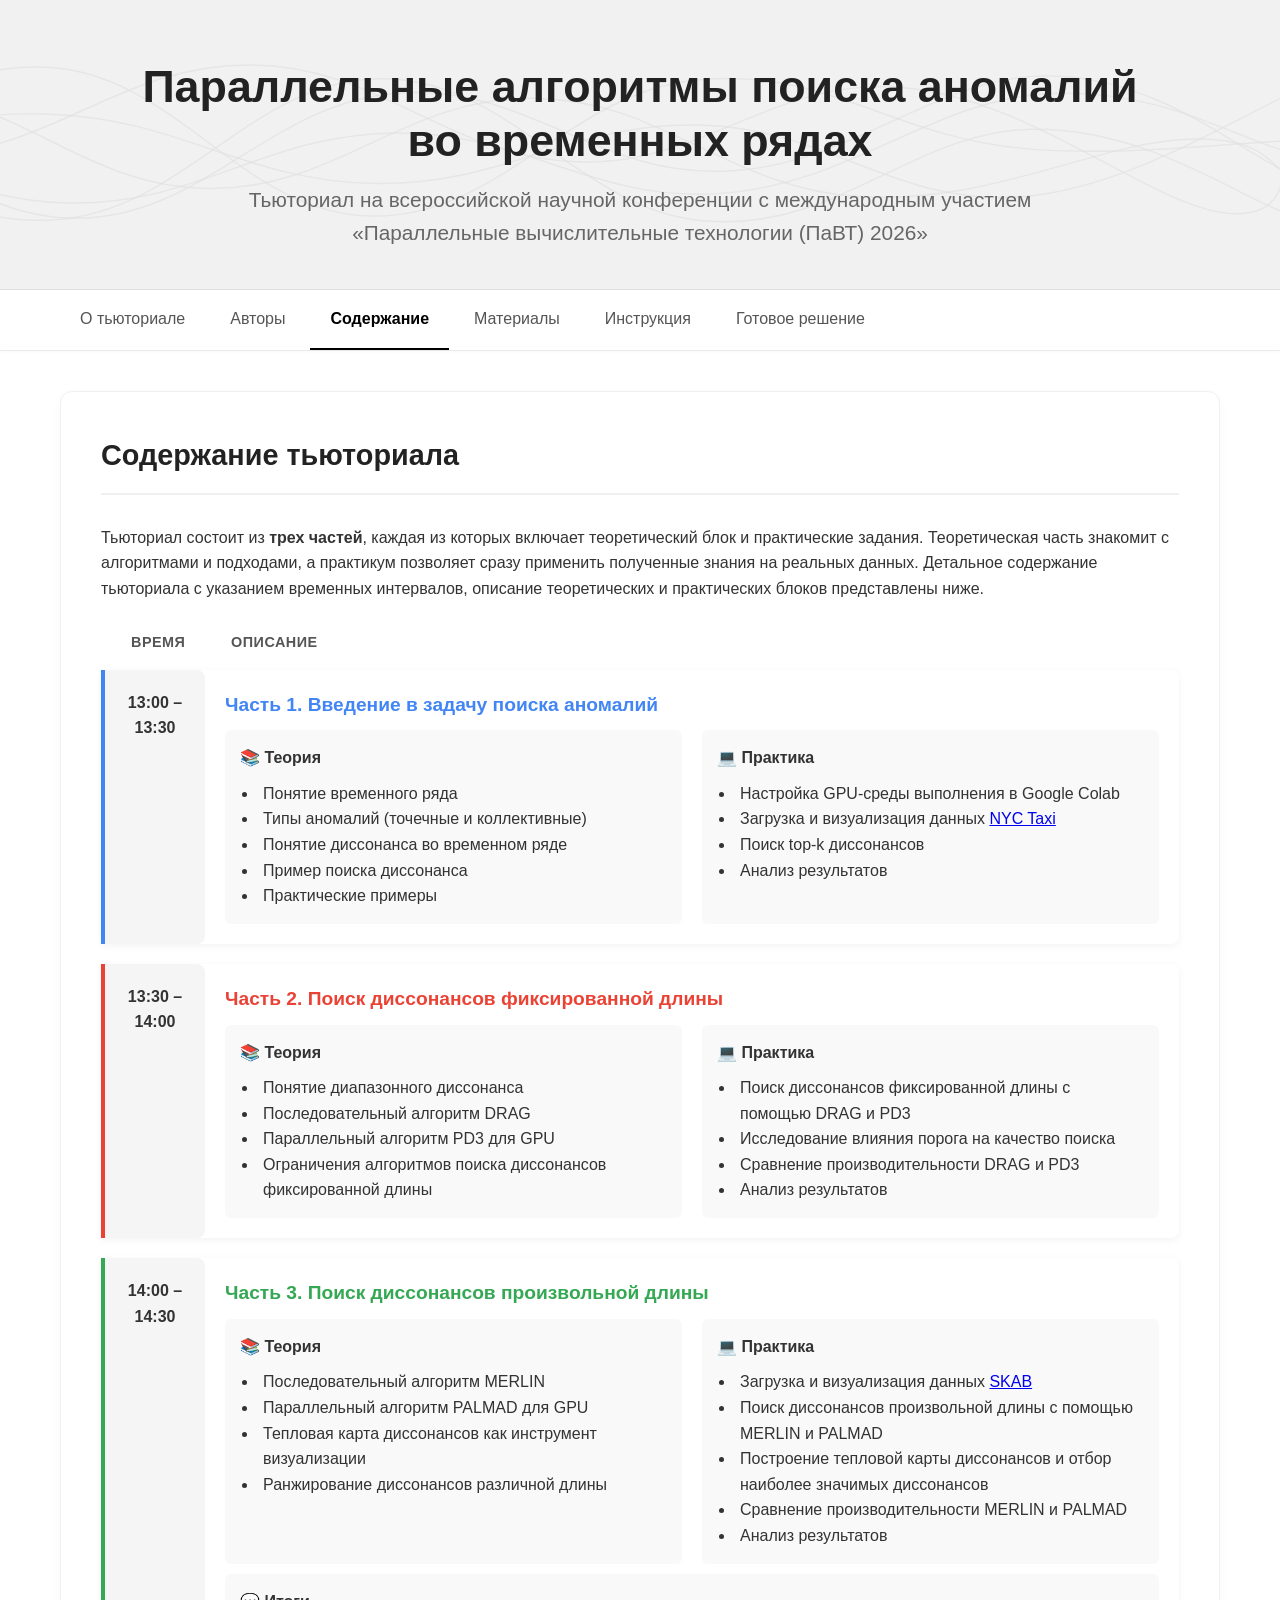
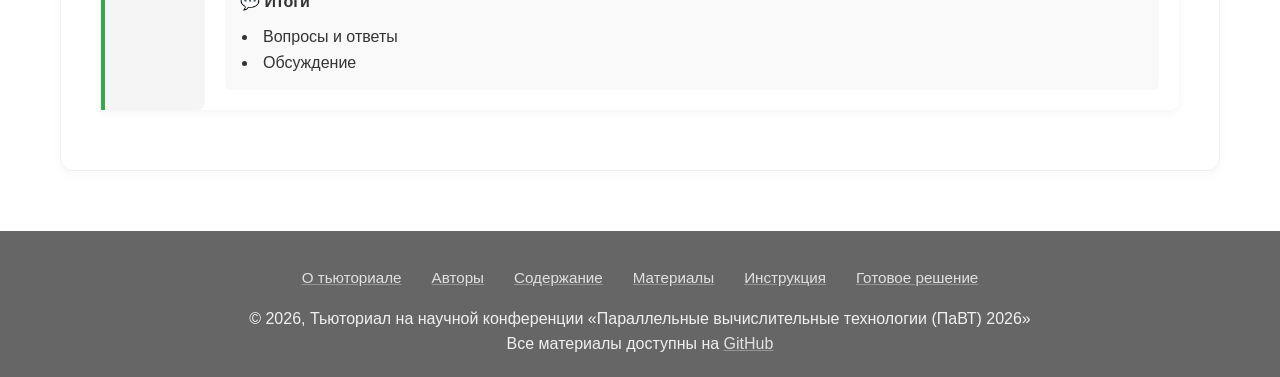
==== docs/content.html @ fab556d8 "Мелкие правки" ====
<!DOCTYPE html>
<html lang="ru">
<head>
    <meta charset="UTF-8">
    <meta name="viewport" content="width=device-width, initial-scale=0.8">
    <title>Содержание | Поиск аномалий во временных рядах | ПаВТ-2026</title>
    <link rel="stylesheet" href="css/style.css">
</head>
<body>

    <!-- Шапка -->
    <header class="header">
        <div class="header-content">
            <div class="header-text">
            <h1>Параллельные алгоритмы поиска аномалий во&nbsp;временных рядах</h1>
            <div class="subtitle" style="font-size: 1.3em; color: #666;">
                Тьюториал на <a href="https://xn--80ae1bo.xn--p1ai/2026/" style="color: #666; text-decoration: none;">всероссийской научной конференции с международным участием <br> «Параллельные вычислительные технологии (ПаВТ) 2026»</a>
            </div>    
        </div>
    </header>

    <!-- Навигация -->
    <div class="nav-wrapper">
        <nav class="nav-menu">
            <a href="index.html" class="nav-item">О тьюториале</a>
                <a href="speakers.html" class="nav-item">Авторы</a>
                <a href="content.html" class="nav-item active">Содержание</a>
                <a href="materials.html" class="nav-item">Материалы</a>
                <a href="instruction.html" class="nav-item">Инструкция</a>
                <a href="solution.html" class="nav-item">Готовое решение</a>
            </nav>
        </nav>
    </div>

    <main class="main-content">
        <div class="content">
            <h1 class="page-title">Содержание тьюториала</h1>

            <p style="margin-bottom: 20px;">Тьюториал состоит из <strong>трех частей</strong>, каждая из которых включает теоретический блок и практические задания. 
                Теоретическая часть знакомит с алгоритмами и подходами, а практикум позволяет сразу применить полученные знания на реальных данных. Детальное содержание тьюториала с указанием временных интервалов, описание теоретических и практических блоков представлены ниже.</p>

            <!-- Заголовки колонок -->
            <div class="columns-header">
                <div class="col-time">ВРЕМЯ</div>
                <div class="col-content">ОПИСАНИЕ</div>
            </div>
        
            <!-- Часть 1 -->
            <div class="timeline-item part1">
                <div class="timeline-time">13:00 – 13:30</div>
                <div class="timeline-content">
                    <div class="timeline-title" style="color: #4285f4;">Часть 1. Введение в задачу поиска аномалий</div>
                    <div class="split-content">
                        <div class="theory-block">
                            <h4>📚 Теория</h4>
                            <ul style="margin:0; padding-left:18px;">
                                <li>Понятие временного ряда</li>
                                <li>Типы аномалий (точечные и коллективные)</li>
                                <li>Понятие диссонанса во временном ряде</li>
                                <li>Пример поиска диссонанса</li>
                                <li>Практические примеры</li>
                            </ul>
                        </div>
                        <div class="practice-block">
                            <h4>💻 Практика</h4>
                            <ul style="margin:0; padding-left:18px;">
                                <li>Настройка GPU-среды выполнения в Google Colab</li>
                                <li>Загрузка и визуализация данных <a href="https://doi.org/10.1109/ICMLA.2015.141">NYC Taxi</a></li>
                                <li>Поиск top-k диссонансов</li>
                                <li>Анализ результатов</li>
                            </ul>
                        </div>
                    </div>
                </div>
            </div>
        
            <!-- Часть 2 -->
            <div class="timeline-item part2">
                <div class="timeline-time">13:30 – 14:00</div>
                <div class="timeline-content">
                    <div class="timeline-title" style="color: #ea4335;">Часть 2. Поиск диссонансов фиксированной длины</div>
                    <div class="split-content">
                        <div class="theory-block">
                            <h4>📚 Теория</h4>
                            <ul style="margin:0; padding-left:18px;">
                                <li>Понятие диапазонного диссонанса</li>
                                <li>Последовательный алгоритм DRAG</li>
                                <li>Параллельный алгоритм PD3 для GPU</li>
                                <li>Ограничения алгоритмов поиска диссонансов фиксированной длины</li>
                            </ul>
                        </div>
                        <div class="practice-block">
                            <h4>💻 Практика</h4>
                            <ul style="margin:0; padding-left:18px;">
                                <li>Поиск диссонансов фиксированной длины с помощью DRAG и PD3</li>
                                <li>Исследование влияния порога на качество поиска</li>
                                <li>Сравнение производительности DRAG и PD3</li>
                                <li>Анализ результатов</li>
                            </ul>
                        </div>
                    </div>
                </div>
            </div>

            <!-- Часть 3 -->
            <div class="timeline-item part3">
                <div class="timeline-time">14:00 – 14:30</div>
                <div class="timeline-content">
                    <div class="timeline-title" style="color: #34a853;">Часть 3. Поиск диссонансов произвольной длины</div>
                    <div class="split-content">
                        <div class="theory-block">
                            <h4>📚 Теория</h4>
                            <ul style="margin:0; padding-left:18px;">
                                <li>Последовательный алгоритм MERLIN</li>
                                <li>Параллельный алгоритм PALMAD для GPU</li>
                                <li>Тепловая карта диссонансов как инструмент визуализации</li>
                                <li>Ранжирование диссонансов различной длины</li>
                            </ul>
                        </div>
                        <div class="practice-block">
                            <h4>💻 Практика</h4>
                            <ul style="margin:0; padding-left:18px;">
                                <li>Загрузка и визуализация данных <a href="https://github.com/waico/SKAB">SKAB</a></li>
                                <li>Поиск диссонансов произвольной длины с помощью MERLIN и PALMAD</li>
                                <li>Построение тепловой карты диссонансов и отбор наиболее значимых диссонансов</li>
                                <li>Сравнение производительности MERLIN и PALMAD</li>
                                <li>Анализ результатов</li>
                            </ul>
                        </div>
                    </div>

                    <div class="theory-block" style="margin-top: 10px;">
                        <h4>💬 Итоги</h4>  
                        <ul style="margin:0; padding-left:18px;">
                            <li>Вопросы и ответы</li>
                            <li>Обсуждение</li>
                        </ul>
                    </div>
                </div>
            </div>
            
        </div>
    </main>

    <footer class="footer">
        <div class="footer-content">
            <div class="footer-links">
                <a href="index.html">О тьюториале</a>
                <a href="speakers.html">Авторы</a>
                <a href="content.html">Содержание</a>
                <a href="materials.html">Материалы</a>
                <a href="instruction.html">Инструкция</a>
                <a href="solution.html">Готовое решение</a>
            </div>
            <p>© 2026, Тьюториал на научной конференции «Параллельные вычислительные технологии (ПаВТ) 2026»</p>
            <p>Все материалы доступны на <a href="https://github.com/username/pavt-tutorial-2026">GitHub</a></p>
        </div>
    </footer>
    
    <script src="./js/script.js"></script>
</body>
</html>
---- docs/css/style.css ----
/* ========== ОСНОВНЫЕ СТИЛИ ========== */
* {
    margin: 0;
    padding: 0;
    box-sizing: border-box;
}

body {
    font-family: -apple-system, BlinkMacSystemFont, 'Segoe UI', Roboto, Oxygen, Ubuntu, Cantarell, sans-serif;
    line-height: 1.6;
    color: #333;
    background: #ffffff;
}

li {
    padding-left: 5px;
}

/* ========== ШАПКА ========== */
.header {
    background: #f1f1f1;  /* Светло-серая шапка */
    color: #333;
    padding: 60px 0 40px 0;
    width: 100%;
    position: relative;
    overflow: hidden;
    border-bottom: 1px solid #e0e0e0;
    text-align: center;
}

.header::before {
    content: '';
    position: absolute;
    top: 0;
    left: 0;
    right: 0;
    bottom: 0;
    background-image: url('../img/background.svg');
    background-size: cover;
    background-position: center;
    opacity: 0.08;
    pointer-events: none;
}

.header-content {
    max-width: 1200px;
    margin: 0 auto;
    padding: 0 20px;
    position: relative;
    z-index: 2;
    display: flex;
    align-items: center;
    gap: 30px;
    flex-wrap: wrap;
    text-align: center;
    flex-direction: column;
}

.conference-logo {
    flex: 0 0 80px;
    height: 80px;
    background: white;
    border-radius: 12px;
    display: flex;
    align-items: center;
    justify-content: center;
    box-shadow: 0 4px 10px rgba(0,0,0,0.05);
    border: 1px solid #e0e0e0;
}

.conference-logo img {
    max-width: 60px;
    max-height: 60px;
}

.conference-logo-placeholder {
    width: 80px;
    height: 80px;
    background: white;
    border-radius: 12px;
    display: flex;
    align-items: center;
    justify-content: center;
    font-weight: bold;
    font-size: 1.1em;
    color: #666;
    border: 1px solid #ddd;
}

.header-text {
    /*flex: 1;*/
    width: 100%;
    text-align: center;
}

.header h1 {
    font-size: 2.8em;
    font-weight: 600;
    margin-bottom: 15px;
    line-height: 1.2;
    color: #222;
}

.header .subtitle {
    font-size: 1.3em;
    color: #666;
    /*margin-bottom: 20px;*/
    font-weight: 300;
}

.conference-badge {
    display: inline-block;
    background: white;
    color: #333;
    padding: 6px 16px;
    border-radius: 30px;
    font-size: 1em;
    margin-bottom: 15px;
    border: 1px solid #ddd;
    box-shadow: 0 2px 4px rgba(0,0,0,0.02);
}

.meta-info {
    display: flex;
    gap: 15px;
    flex-wrap: wrap;
}

.meta-item {
    display: flex;
    align-items: center;
    gap: 6px;
    background: white;
    padding: 6px 14px;
    border-radius: 30px;
    font-size: 0.9em;
    color: #555;
    border: 1px solid #e0e0e0;
    box-shadow: 0 2px 4px rgba(0,0,0,0.02);
}

/* ========== НАВИГАЦИЯ ========== */
.nav-wrapper {
    background: white;
    border-bottom: 1px solid #eaeaea;
    width: 100%;
    box-shadow: 0 2px 4px rgba(0,0,0,0.02);
}

.nav-menu {
    max-width: 1200px;
    margin: 0 auto;
    display: flex;
    gap: 5px;
    padding: 0 20px;
    flex-wrap: wrap;
}

.nav-item {
    padding: 16px 20px;
    color: #555;
    text-decoration: none;
    font-weight: 500;
    font-size: 1em;
    transition: all 0.2s;
    border-bottom: 2px solid transparent;
}

.nav-item:hover {
    color: #000;
    border-bottom-color: #000;
}

.nav-item.active {
    color: #000;
    border-bottom-color: #000;
    font-weight: 600;
}

/* ========== ОСНОВНОЙ КОНТЕНТ ========== */
.main-content {
    max-width: 1200px;
    margin: 40px auto;
    padding: 0 20px;
}

.content {
    background: white;
    border-radius: 12px;
    padding: 40px;
    box-shadow: 0 4px 12px rgba(0,0,0,0.03);
    border: 1px solid #f0f0f0;
}

.content h1 {
    font-size: 2.2em;
    color: #222;
    margin-bottom: 30px;
    padding-bottom: 15px;
    border-bottom: 2px solid #f0f0f0;
    font-weight: 600;
}

.content h2 {
    font-size: 1.3em;
    color: #333;
    margin: 15px 0 15px;
    font-weight: 500;
}

.content h3 {
    font-size: 1.1em;
    color: #444;
    margin: 0px 0 15px;
    font-weight: 500;
}

 .page-title {
    font-size: 1.8em!important;
 }


/* ========== ГАЛЕРЕЯ ИЗОБРАЖЕНИЙ ========== */
.image-gallery {
    display: grid;
    grid-template-columns: repeat(auto-fit, minmax(300px, 1fr));
    gap: 25px;
    margin: 30px 0;
}

.gallery-item {
    /*background: #f9f9f9;
    border-radius: 8px;*/
    /*padding: 20px;*/
    /*border: 1px solid #eee;*/
    transition: all 0.2s;
}


.gallery-item img {
    width: 100%;
    height: auto;
    /*border-radius: 6px;*/
    /*margin-bottom: 15px;*/
    /*border: 1px solid #eee;*/
}

.gallery-caption {
    font-size: 0.95em;
    color: #666;
    text-align: center;
}

.gallery-caption strong {
    color: #333;
}

/* ========== СЕТКИ ========== */
.grid-2 {
    display: grid;
    grid-template-columns: repeat(auto-fit, minmax(300px, 1fr));
    gap: 25px;
    margin: 20px 0;
}

.grid-3 {
    display: grid;
    grid-template-columns: repeat(auto-fit, minmax(250px, 1fr));
    gap: 25px;
    margin: 20px 0;
}

/* ========== КНОПКИ ========== */
.btn {
    display: inline-block;
    padding: 5px 20px;
    border-radius: 6px;
    text-decoration: none;
    font-weight: 500;
    transition: all 0.2s;
    border: 1px solid transparent;
    cursor: pointer;
    font-size: 0.95em;
}

.btn-primary {
    background: #0066cc;
    color: white;
}

.btn-outline {
    background: transparent;
    border: 1px solid #333;
    color: #333;
}

.btn-open {
    background: #FFE0B2; 
    color: black; 
    border: 1px solid #ffe0b2;
}


/* ========== ТАБЛИЦА ПРОГРАММЫ ========== */
.columns-header {
    display: flex;
    margin: 30px 0 15px;
    padding: 0 10px;
    font-weight: 600;
    color: #555;
    text-transform: uppercase;
    font-size: 0.9em;
    letter-spacing: 0.5px;
}

.col-time {
    flex: 0 0 100px;
    padding-left: 20px;
}

.col-content {
    flex: 1;
    padding-left: 20px;
}
.timeline-container {
    margin: 30px 0;
}

.timeline-item {
    display: flex;
    margin-bottom: 20px;
    /*border-left: 4px solid #333;*/
    background: white;
    border-radius: 0 8px 8px 0;
    box-shadow: 0 2px 8px rgba(0,0,0,0.05);
    transition: all 0.2s;
}

.timeline-item.part1 {
    border-left: 4px solid #4285f4;
}

.timeline-item.part2 {
    border-left: 4px solid #ea4335;
}
    
.timeline-item.part3 {
    border-left: 4px solid #34a853;
}
    

.timeline-time {
    flex: 0 0 100px;
    padding: 20px;
    background: #f5f5f5;
    font-weight: 600;
    color: #333;
    text-align: center;
    border-radius: 0 8px 8px 0;
}

.timeline-content {
    flex: 1;
    padding: 20px;
}

.timeline-title {
    font-size: 1.2em;
    font-weight: 600;
    color: #333;
    margin-bottom: 5px;
}

.timeline-subtitle {
    color: #666;
    font-size: 0.9em;
    margin-bottom: 15px;
}

.split-content {
    display: grid;
    grid-template-columns: 1fr 1fr;
    gap: 20px;
    margin-top: 10px;
}

.theory-block, .practice-block {
    background: #f9f9f9;
    padding: 15px;
    border-radius: 6px;
}

.theory-block h4, .practice-block h4 {
    margin: 0 0 10px 0;
    color: #333;
    font-size: 1em;
    display: flex;
    align-items: center;
    gap: 5px;
}

.break-item {
    background: #f5f5f5;
    padding: 15px 20px;
    border-radius: 8px;
    margin: 20px 0;
    text-align: center;
    font-style: italic;
    color: #666;
    border: 1px dashed #ccc;
}

/* ========== КАРТОЧКИ СПИКЕРОВ ========== */
.speaker-row {
    display: flex;
    gap: 40px;
    margin-bottom: 40px;
    padding: 30px;
    /*background: #f9f9f9;
    border-radius: 8px;
    border: 1px solid #eee;*/
    transition: all 0.2s;
}

.speaker-photo {
    flex: 0 0 160px;
}

.speaker-photo-placeholder {
    width: 160px;
    height: 160px;
    border-radius: 8px;
    background: #eaeaea;
    display: flex;
    align-items: center;
    justify-content: center;
    font-size: 3em;
    color: #666;
    font-weight: 300;
    border: 2px solid white;
    box-shadow: 0 4px 10px rgba(0,0,0,0.05);
}

.speaker-info {
    flex: 1;
}

.speaker-name {
    font-size: 1.5em;
    font-weight: 600;
    color: #222;
    margin-bottom: 8px;
}

.speaker-title {
    font-size: 1.1em;
    color: #444;
    margin-bottom: 5px;
}

.speaker-affiliation {
    font-size: 1em;
    color: #666;
    margin-bottom: 20px;
    padding-bottom: 15px;
    border-bottom: 1px solid #eee;
}

.speaker-bio {
    color: #555;
    line-height: 1.8;
    margin-bottom: 20px;
}

.speaker-links {
    display: flex;
    gap: 20px;
    flex-wrap: wrap;
}

.speaker-links a {
    color: #333;
    text-decoration: none;
    font-size: 0.95em;
    padding: 4px 0;
    border-bottom: 1px solid transparent;
}

.speaker-links a:hover {
    border-bottom-color: #333;
}

/* ========== МАТЕРИАЛЫ ========== */

/* ========== ВВОДНЫЕ СЛОВА ========== */
.intro {
    margin-bottom: 32px;
}

.intro p {
    color: #444;
    font-size: 1.05em;
}


.btn {
    display: flex;
    align-items: center;
    gap: 12px;
    /*padding: 16px 20px;*/
    border-radius: 8px;
    text-decoration: none;
    transition: all 0.2s;
    border: 1px solid transparent;
}

.intro-text {
    color: #444;
    font-size: 1.05em;
    margin-bottom: 20px;
}


/* Раскрывающиеся элементы */
.workflow-details {
    border: 1px solid #eaeaea;
    border-radius: 8px;
    background: white;
    margin-bottom: 12px;
}

.workflow-details summary {
    padding: 16px 20px;
    cursor: pointer;
    font-weight: 600;
    display: flex;
    align-items: center;
    gap: 12px;
    list-style: none;
}

.workflow-details summary::-webkit-details-marker {
    display: none;
}

.workflow-details[open] .summary-arrow {
    transform: rotate(180deg);
}

.details-content {
    padding: 20px;
    border-top: 1px solid #eaeaea;
}

.details-content ol {
    color: #444;
    margin-left: 20px;
    margin-bottom: 12px;
}

.details-content li {
    margin-bottom: 4px;
}

/* Варианты работы */
.workflow-option {
    background: white;
    border: 1px solid #eaeaea;
    border-radius: 8px;
    padding: 20px;
    margin-bottom: 20px;
}

.workflow-option:last-child {
    margin-bottom: 0;
}

.workflow-title {
    font-weight: 600;
    margin-bottom: 8px;
}

.workflow-desc {
    color: #666;
    margin-bottom: 12px;
}

details {
    margin-top: 12px;
}

details summary {
    cursor: pointer;
    /*color: #0066cc;*/
    font-size: 0.9em;
    display: flex;
    align-items: center;
    gap: 4px;
    list-style: none;
}

details summary::-webkit-details-marker {
    display: none;
}

.details-content {
    padding: 16px 0 0 0;
}

.details-content p {
    margin-bottom: 12px;
}

.step {
    margin-bottom: 20px;
}

.step-number {
    /*font-weight: 600;*/
    color: #1a1a1a;
    margin-bottom: 8px;
}

.step-desc {
    color: #666;
    margin-bottom: 8px;
    font-size: 0.95em;
}

pre {
    background: #f5f5f5;
    padding: 12px;
    border-radius: 6px;
    font-size: 0.85em;
    overflow-x: auto;
    margin: 12px 0;
}

code {
    font-family: 'SF Mono', monospace;
    background: #f5f5f5;
    padding: 2px 6px;
    border-radius: 4px;
    font-size: 0.9em;
}       

.btn-colab {
    display: inline-flex;
    align-items: center;
    gap: 8px;
    background: #f9ab00;
    color: #1a202c;
    padding: 10px 20px;
    border-radius: 6px;
    text-decoration: none;
    font-weight: 500;
    border: 1px solid #ecc94b;
}


/* Доступ к материалам */
.access-section {
    margin: 24px 0 24px;
}

.access-card {
    background: white;
    border: 1px solid #eaeaea;
    border-radius: 8px;
    padding: 10px 24px;
    margin-bottom: 16px;
    display: flex;
    align-items: center;
    justify-content: space-between;
    flex-wrap: wrap;
    gap: 16px;
}
    
.access-card-content {
    display: flex;
    align-items: center;
    gap: 16px;
    flex-wrap: wrap;
}

.access-card-icon {
    font-size: 1.6em;
    flex-shrink: 0;
}

.access-card-icon svg {
    width: 26px;
    height: 26px;
    display: block;
}

.access-card-text {
    flex: 1;
}

.access-card-title {
    font-weight: 600;
    margin-bottom: 4px;
}

.access-card-desc {
    color: #666;
    font-size: 0.9em;
}

.btn-github {
    background: #24292e;
    color: white;
    padding: 8px 16px;
    border-radius: 6px;
    text-decoration: none;
    font-size: 0.9em;
    font-weight: 500;
    display: inline-flex;
    align-items: center;
    gap: 8px;
    flex-shrink: 0;
    transition: background 0.2s;
}

.btn-github:hover {
    background: #000;
}

.btn-download {
    background: #0066cc;
    color: white;
    padding: 8px 16px;
    border-radius: 6px;
    text-decoration: none;
    font-size: 0.9em;
    min-width: 100px;
    text-align: center;
    display: inline-block;
    flex-shrink: 0;
    transition: background 0.2s;
}

.btn-download:hover {
    background: #0052a3;
}

.download-group {
    background: white;
    border: 1px solid #eaeaea;
    border-radius: 8px;
    padding: 15px 24px;
}

.download-group-header {
    font-weight: 600;
    margin-bottom: 16px;
    padding-bottom: 12px;
    border-bottom: 1px solid #eaeaea;
}

.download-item {
    display: flex;
    align-items: center;
    justify-content: space-between;
    flex-wrap: wrap;
    gap: 16px;
    margin-bottom: 16px;
    padding-bottom: 16px;
    border-bottom: 1px solid #f0f0f0;
}

.download-item:last-child {
    margin-bottom: 0;
    padding-bottom: 0;
    border-bottom: none;
}

.download-item-content {
    display: flex;
    align-items: center;
    gap: 16px;
    flex-wrap: wrap;
    flex: 1;
    }

.code-block {
    position: relative;
    background: #f5f5f5;
    border-radius: 6px;
    margin: 12px 0;
}

.code-block pre {
    background: #f5f5f5;
    padding: 12px;
    margin: 0;
    border-radius: 6px;
    font-size: 0.85em;
    overflow-x: auto;
    font-family: 'SF Mono', 'Courier New', monospace;
}

.copy-btn {
    position: absolute;
    top: 8px;
    right: 8px;
    background: #f5f5f5;
    border: none;
    border-radius: 12px;
    padding: 10px 10px;
    font-size: 0.75em;
    cursor: pointer;
    color: #61666b;
    transition: all 0.2s;
    font-weight: 500;
    display: flex;
    align-items: center;
    gap: 4px;
}

.copy-btn svg {
    width: 14px;
    height: 14px;
}

.copy-btn:hover {
    background: #EBEBEB;
}
    
.copy-btn.copied {
    background: #28a745 !important;
    color: white !important;
}

.copy-btn.copied svg {
    display: none;

}


/* ========== ГОТОВОЕ РЕШЕНИЕ ========== */

.info-block {

    padding: 24px;
    margin-bottom: 32px;
    /*display: flex;*/
    gap: 16px;


    background: white;
    border: 1px solid #eaeaea;
    border-radius: 8px;
}


.task-selector {
    display: flex;
    gap: 8px;
    margin: 30px 0;
    flex-wrap: wrap;
}

.task-button {
    padding: 10px 20px;
    border: 1px solid #eee;
    background: white;
    border-radius: 6px;
    cursor: pointer;
    font-weight: 500;
    color: #555;
    transition: all 0.2s;
}

.task-button:hover {
    border-color: #999;
    color: #333;
}

.task-button.active {
    background: #333;
    color: white;
    border-color: #333;
}

.iframe-container {
    border: 1px solid #eee;
    border-radius: 8px;
    overflow: hidden;
    margin: 30px 0;
}

iframe {
    width: 100%;
    height: 800px;
    border: none;
    display: block;
}

.tasks-accordion {
    margin: 15px 0;
}

.task-block {
    background: white;
    /*border: 1px solid #eaeaea;
    border-radius: 8px;*/
    margin-bottom: 12px;
    overflow: hidden;
}

.task-block[open] {
    box-shadow: 0 2px 8px rgba(0,0,0,0.05);
}

.block-header {
    padding: 10px 20px;
    cursor: pointer;
    display: flex;
    justify-content: space-between;
    align-items: center;
    font-weight: 500;
    /*background: #f9f9f9;*/
    list-style: none;
    border-bottom: 1px solid #eaeaea;
}

.block-header::-webkit-details-marker {
    display: none;
}

.task-count {
    background: #EBEBEB;
    padding: 2px 10px;
    border-radius: 10px;
    font-size: 0.75em;
    font-weight: normal;
    color: #555;
}

.block-buttons {
    padding: 10px 20px;
    display: flex;
    flex-wrap: wrap;
    gap: 10px;
}

.task-btn {
    /*background: #f5f5f5;
    border: 1px solid #eaeaea;
    border-radius: 12px;*/
    background: white;
    border: none;
    padding: 8px 0px;
    cursor: pointer;
    font-size: 0.9em;
    transition: all 0.2s;
    display: inline-flex;
    align-items: center;
    gap: 8px;
}

.task-num {
    background: #e0e0e0;
    border-radius: 5px;
    padding: 2px 8px;
    font-size: 0.7em;
    font-weight: 600;
}

.task-btn:hover {
    /*background: #e8f0fe;
    border-color: #0066cc;*/
    /*border-bottom: 1px solid black; */
    /*transform: translateY(-1px);*/
}

.task-btn.active {
    background: #0066cc;
    border-color: #0066cc;
    color: white;
}

.task-btn.active .task-num {
    background: white;
    color: #0066cc;
}


.instruction {
    background: #e8f0fe;
    padding: 20px 24px;
    border-radius: 12px;
    margin-bottom: 32px;
    border-left: 4px solid #0066cc;
}
.instruction p {
    margin-bottom: 12px;
    color: #1a1a1a;
}
.instruction p:last-child {
    margin-bottom: 0;
}
.instruction ul {
    margin: 8px 0 0 20px;
    color: #1a1a1a;
}
.instruction li {
    margin-bottom: 6px;
}

 /* Карточки выбора */
.cards {
    display: flex;
    gap: 20px;
    margin: 24px 0 24px;
    flex-wrap: wrap;
}
.card {
    flex: 1;
    background: #ffffff;
    border: 1px solid #eaeaea;
    border-radius: 20px;
    padding: 24px;
    transition: all 0.2s;
}
/*.card:hover {
    border-color: #0066cc;
    box-shadow: 0 8px 20px rgba(0,0,0,0.05);
}*/
.card-icon {
    font-size: 2em;
    margin-bottom: 12px;
}
.card-title {
    font-weight: 700;
    font-size: 1.2em;
    margin-bottom: 8px;
}
.card-badge {
    background: #e8f0fe;
    color: #0066cc;
    font-size: 0.7em;
    font-weight: 600;
    padding: 2px 10px;
    border-radius: 20px;
    margin-left: 8px;
    white-space: nowrap;
}
.card-desc {
    color: #555;
    font-size: 1.05em;
    margin-bottom: 16px;
}


/* ========== INFO BOXES ========== */
.info-box {
    background: #f9f9f9;
    padding: 20px;
    border-radius: 8px;
    margin: 20px 0;
    border: 1px solid #eee;
}

.warning-box {
    background: #fff5f5;
    padding: 20px;
    border-radius: 8px;
    margin: 20px 0;
    border: 1px solid #fed7d7;
}

/* ========== ФУТЕР ========== */
.footer {
    background: rgba(0, 0, 0, 0.6);  /* Черный с прозрачностью 60% */
    color: rgba(255, 255, 255, 0.9);
    padding: 20px 0 20px 0;
    width: 100%;
    margin-top: 60px;
    position: relative;
    overflow: hidden;
    backdrop-filter: blur(2px);
}

.footer::before {
    content: '';
    position: absolute;
    top: 0;
    left: 0;
    right: 0;
    bottom: 0;
    /*background-image: url('../assets/images/timeseries-bg.svg');*/
    background-size: cover;
    background-position: center;
    opacity: 0.1;
    pointer-events: none;
}

.footer-content {
    max-width: 1200px;
    margin: 0 auto;
    padding: 0 20px;
    text-align: center;
    position: relative;
    z-index: 2;
}

.footer-links {
    display: flex;
    gap: 30px;
    justify-content: center;
    flex-wrap: wrap;
    margin: 15px 0;
}

.footer-links a {
    color: rgba(255, 255, 255, 0.8);
    text-decoration: none;
    font-size: 0.95em;
    transition: all 0.2s;
}

.footer-links a:hover {
    color: white;
    text-decoration: underline;
}

.copyright {
    opacity: 0.7;
    font-size: 0.9em;
    margin-top: 40px;
    color: rgba(255, 255, 255, 0.7);
}

.footer a {
    color: rgba(255, 255, 255, 0.8);
    text-decoration: underline;
    text-decoration-color: rgba(255, 255, 255, 0.3);
}

.footer a:hover {
    color: white;
    text-decoration-color: white;
}

/* ========== АДАПТИВНОСТЬ ========== */
@media (max-width: 768px) {
    .header-content {
        flex-direction: column;
        text-align: center;
    }
    
    .header h1 {
        font-size: 2em;
    }
    
    .header .subtitle {
        font-size: 1.1em;
    }
    
    .nav-menu {
        flex-direction: column;
        padding: 10px;
    }
    
    .nav-item {
        padding: 12px;
        text-align: center;
        border-bottom: none;
    }
    
    .nav-item.active {
        background: #f9f9f9;
        color: #000;
        border-radius: 6px;
    }
    
    .content {
        padding: 25px;
    }
    
    .speaker-row {
        flex-direction: column;
        align-items: center;
        text-align: center;
        padding: 25px;
    }
    
    .speaker-photo {
        flex: 0 0 auto;
        margin-bottom: 20px;
    }
    
    .speaker-links {
        justify-content: center;
    }
    
    iframe {
        height: 500px;
    }
    
    .grid-2, .grid-3 {
        grid-template-columns: 1fr;
    }
}

/* Адаптивность */
@media (max-width: 700px) {
    .access-card {
        flex-direction: column;
        align-items: flex-start;
    }
    
    .access-card-content {
        width: 100%;
    }
    
    .btn-github {
        width: 100%;
        justify-content: center;
    }
    
    .download-item {
        flex-direction: column;
        align-items: flex-start;
    }
    
    .download-item-content {
        width: 100%;
    }
    
    .btn-download {
        width: 100%;
        text-align: center;
    }
}

/* Адаптация для мобильных устройств */
@media (max-width: 768px) {
    /* Скрываем заголовки колонок на телефоне */
    .columns-header {
        display: none;
    }
    
    /* Перестраиваем элемент времени и контент вертикально */
    .timeline-item {
        flex-direction: column;
    }
    
    /* Время становится сверху */
    .timeline-time {
        flex: auto;
        width: 100%;
        text-align: left;
        border-radius: 8px 8px 0 0;
        padding: 12px 16px;
    }
    
    /* Контент занимает всю ширину */
    .timeline-content {
        padding: 16px;
    }
    
    /* Теория и практика — вертикально, а не в две колонки */
    .split-content {
        grid-template-columns: 1fr;
        gap: 16px;
    }
    
    /* Опционально: уменьшаем отступы для списков */
    .theory-block ul, .practice-block ul {
        padding-left: 20px;
    }
    
    .theory-block li, .practice-block li {
        margin-bottom: 6px;
    }
    
    /* Заголовок части */
    .timeline-title {
        font-size: 1.1em;
    }
}
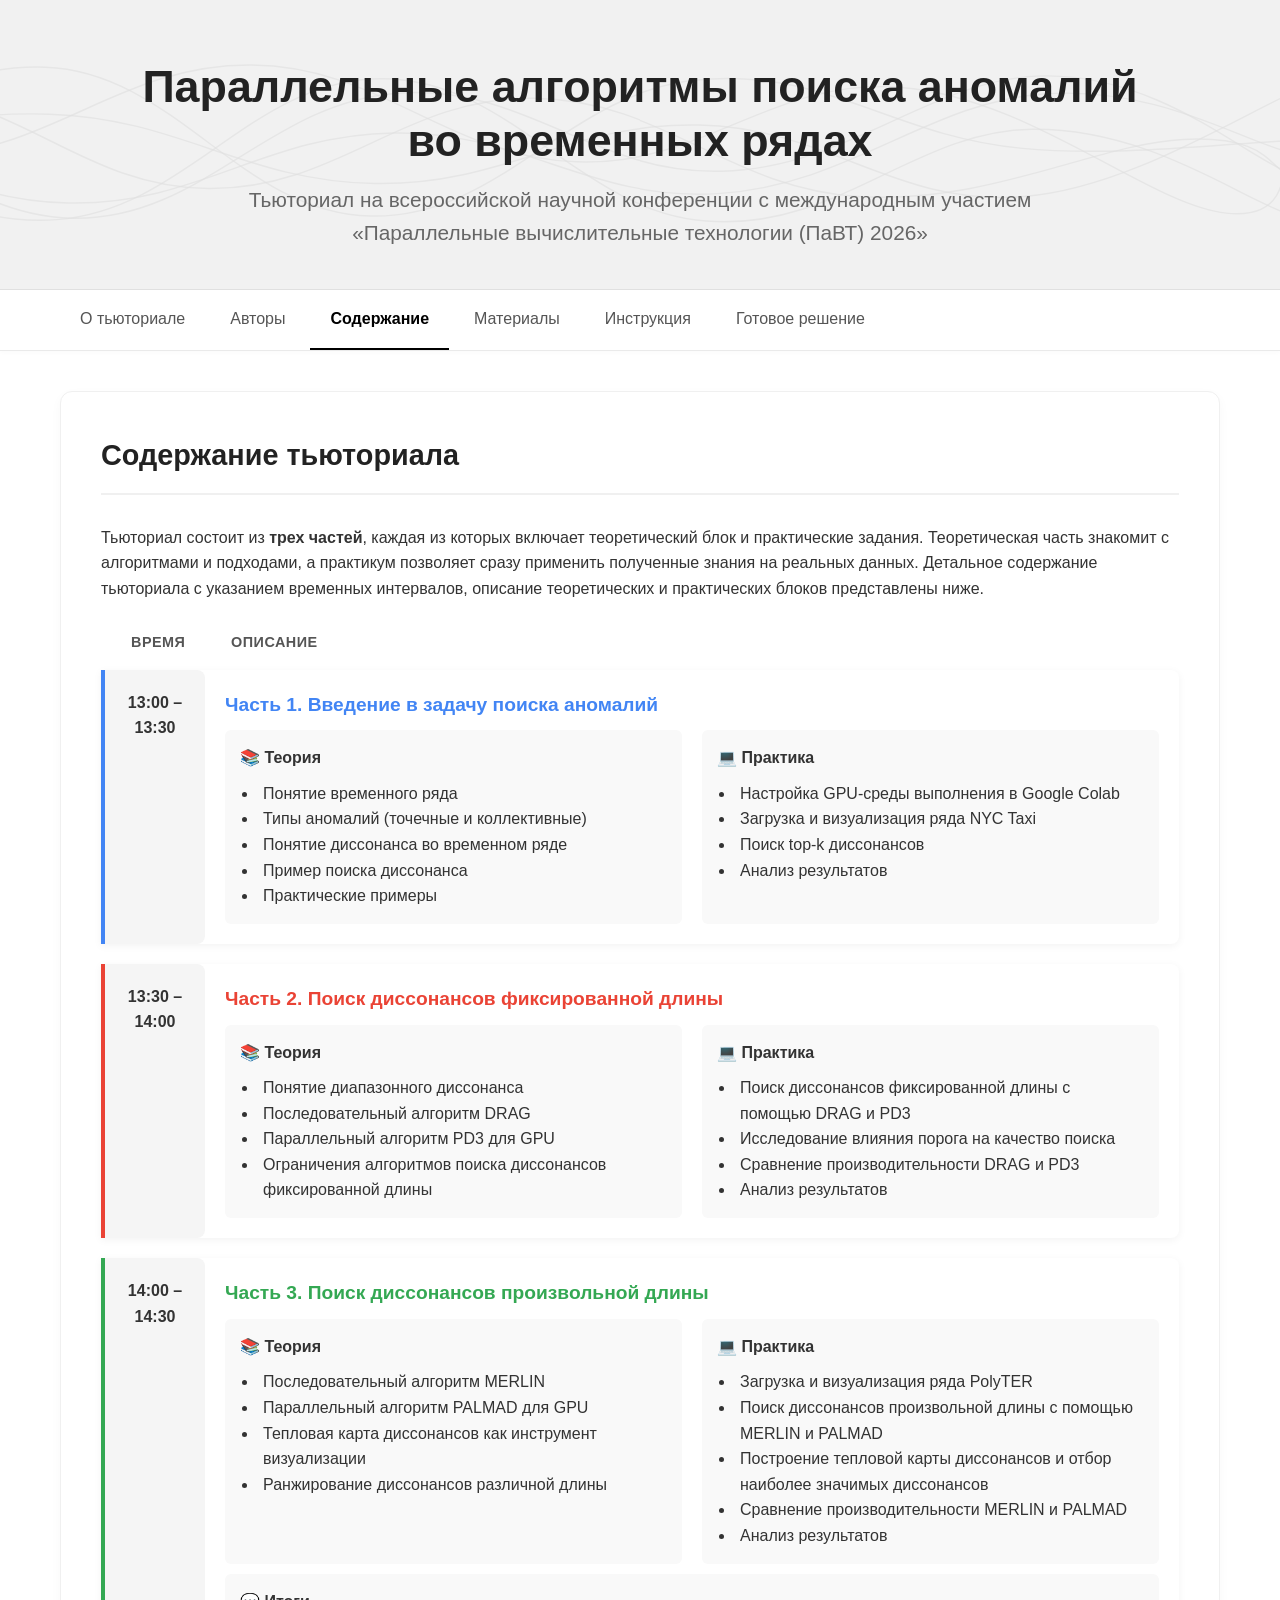
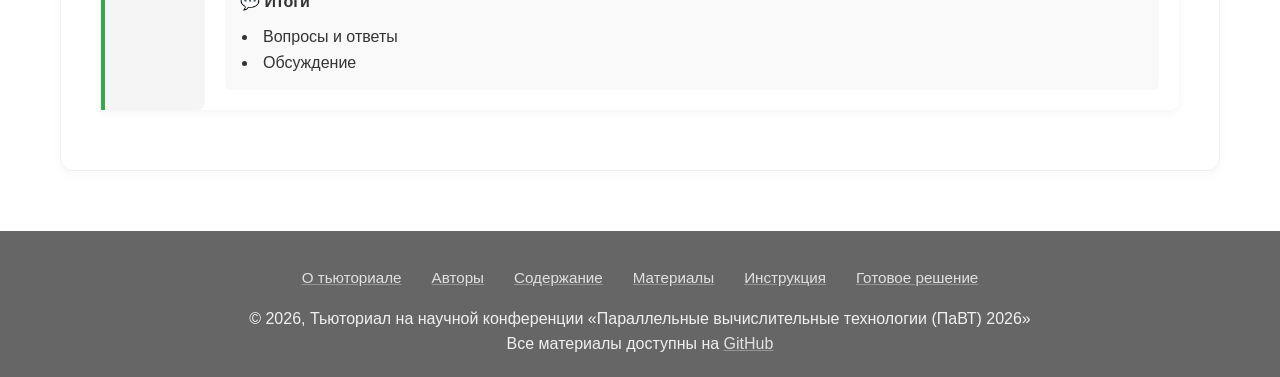
==== commit 3bbb5d92: "Мелкие правки" ====
--- a/docs/content.html
+++ b/docs/content.html
@@ -12,10 +12,11 @@
     <header class="header">
         <div class="header-content">
             <div class="header-text">
-            <h1>Параллельные алгоритмы поиска аномалий во&nbsp;временных рядах</h1>
-            <div class="subtitle" style="font-size: 1.3em; color: #666;">
-                Тьюториал на <a href="https://xn--80ae1bo.xn--p1ai/2026/" style="color: #666; text-decoration: none;">всероссийской научной конференции с международным участием <br> «Параллельные вычислительные технологии (ПаВТ) 2026»</a>
-            </div>    
+                <h1>Параллельные алгоритмы поиска аномалий во&nbsp;временных рядах</h1>
+                <div class="subtitle" style="font-size: 1.3em; color: #666;">
+                    Тьюториал на <a href="https://xn--80ae1bo.xn--p1ai/2026/" style="color: #666; text-decoration: none;">всероссийской научной конференции с международным участием <br> «Параллельные вычислительные технологии (ПаВТ) 2026»</a>
+                </div>
+            </div>  
         </div>
     </header>
 
@@ -65,7 +66,7 @@
                             <h4>💻 Практика</h4>
                             <ul style="margin:0; padding-left:18px;">
                                 <li>Настройка GPU-среды выполнения в Google Colab</li>
-                                <li>Загрузка и визуализация данных <a href="https://doi.org/10.1109/ICMLA.2015.141">NYC Taxi</a></li>
+                                <li>Загрузка и визуализация ряда NYC Taxi</li>
                                 <li>Поиск top-k диссонансов</li>
                                 <li>Анализ результатов</li>
                             </ul>
@@ -120,7 +121,7 @@
                         <div class="practice-block">
                             <h4>💻 Практика</h4>
                             <ul style="margin:0; padding-left:18px;">
-                                <li>Загрузка и визуализация данных <a href="https://github.com/waico/SKAB">SKAB</a></li>
+                                <li>Загрузка и визуализация ряда PolyTER</a></li>
                                 <li>Поиск диссонансов произвольной длины с помощью MERLIN и PALMAD</li>
                                 <li>Построение тепловой карты диссонансов и отбор наиболее значимых диссонансов</li>
                                 <li>Сравнение производительности MERLIN и PALMAD</li>
@@ -153,7 +154,7 @@
                 <a href="solution.html">Готовое решение</a>
             </div>
             <p>© 2026, Тьюториал на научной конференции «Параллельные вычислительные технологии (ПаВТ) 2026»</p>
-            <p>Все материалы доступны на <a href="https://github.com/username/pavt-tutorial-2026">GitHub</a></p>
+            <p>Все материалы доступны на <a href="https://github.com/KraevaYA/pct-tutorial-2026">GitHub</a></p>
         </div>
     </footer>
     
--- a/docs/css/style.css
+++ b/docs/css/style.css
@@ -422,9 +422,9 @@
     transition: all 0.2s;
 }
 
-.speaker-photo {
+/*.speaker-photo {
     flex: 0 0 160px;
-}
+}*/
 
 .speaker-photo-placeholder {
     width: 160px;
@@ -441,6 +441,19 @@
     box-shadow: 0 4px 10px rgba(0,0,0,0.05);
 }
 
+.speaker-photo {
+    flex-shrink: 0;
+    width: 180px;
+    max-width: 180px;
+}
+
+.speaker-photo img {
+    width: 100%;
+    height: auto;
+    object-fit: cover;
+    display: block;
+}
+
 .speaker-info {
     flex: 1;
 }
@@ -502,12 +515,11 @@
     font-size: 1.05em;
 }
 
-
 .btn {
     display: flex;
     align-items: center;
     gap: 12px;
-    /*padding: 16px 20px;*/
+    padding: 10px 15px;
     border-radius: 8px;
     text-decoration: none;
     transition: all 0.2s;
@@ -656,7 +668,6 @@
     font-weight: 500;
     border: 1px solid #ecc94b;
 }
-
 
 /* Доступ к материалам */
 .access-section {
@@ -838,7 +849,6 @@
 
 }
 
-
 /* ========== ГОТОВОЕ РЕШЕНИЕ ========== */
 
 .info-block {
@@ -853,7 +863,6 @@
     border: 1px solid #eaeaea;
     border-radius: 8px;
 }
-
 
 .task-selector {
     display: flex;
@@ -943,50 +952,51 @@
     padding: 10px 20px;
     display: flex;
     flex-wrap: wrap;
-    gap: 10px;
-}
-
-.task-btn {
-    /*background: #f5f5f5;
-    border: 1px solid #eaeaea;
-    border-radius: 12px;*/
-    background: white;
+    gap: 15px;
+}
+
+
+/* Дополнительные стили для вертикального списка заданий */
+.task-vertical-list {
+    display: flex;
+    flex-direction: column;
+    gap: 8px;
+    margin-top: 15px;
+    margin-bottom: 10px;
+    padding-left: 40px;
+}
+
+.task-btn-vertical {
+    display: flex;
+    align-items: center;
+    gap: 12px;
+    padding: 6px 0;
+    background: transparent;
     border: none;
-    padding: 8px 0px;
     cursor: pointer;
-    font-size: 0.9em;
-    transition: all 0.2s;
-    display: inline-flex;
-    align-items: center;
-    gap: 8px;
+    font-size: 15px;
+    text-align: left;
+    transition: all 0.2s ease;
+    width: 100%;
+    font-family: inherit;
+    color: #1a1a1a;
 }
 
 .task-num {
-    background: #e0e0e0;
-    border-radius: 5px;
-    padding: 2px 8px;
-    font-size: 0.7em;
-    font-weight: 600;
-}
-
-.task-btn:hover {
-    /*background: #e8f0fe;
-    border-color: #0066cc;*/
-    /*border-bottom: 1px solid black; */
-    /*transform: translateY(-1px);*/
-}
-
-.task-btn.active {
-    background: #0066cc;
-    border-color: #0066cc;
-    color: white;
-}
-
-.task-btn.active .task-num {
-    background: white;
-    color: #0066cc;
-}
-
+    font-weight: 700;
+    min-width: 100px;
+    color: #666;
+}
+
+.task-count {
+    font-size: 0.85em;
+    color: #666;
+    background: #f0f0f0;
+    padding: 2px 10px;
+    border-radius: 20px;
+}
+
+/*====================*/
 
 .instruction {
     background: #e8f0fe;
@@ -1025,10 +1035,7 @@
     padding: 24px;
     transition: all 0.2s;
 }
-/*.card:hover {
-    border-color: #0066cc;
-    box-shadow: 0 8px 20px rgba(0,0,0,0.05);
-}*/
+
 .card-icon {
     font-size: 2em;
     margin-bottom: 12px;
@@ -1187,16 +1194,7 @@
         text-align: center;
         padding: 25px;
     }
-    
-    .speaker-photo {
-        flex: 0 0 auto;
-        margin-bottom: 20px;
-    }
-    
-    .speaker-links {
-        justify-content: center;
-    }
-    
+        
     iframe {
         height: 500px;
     }
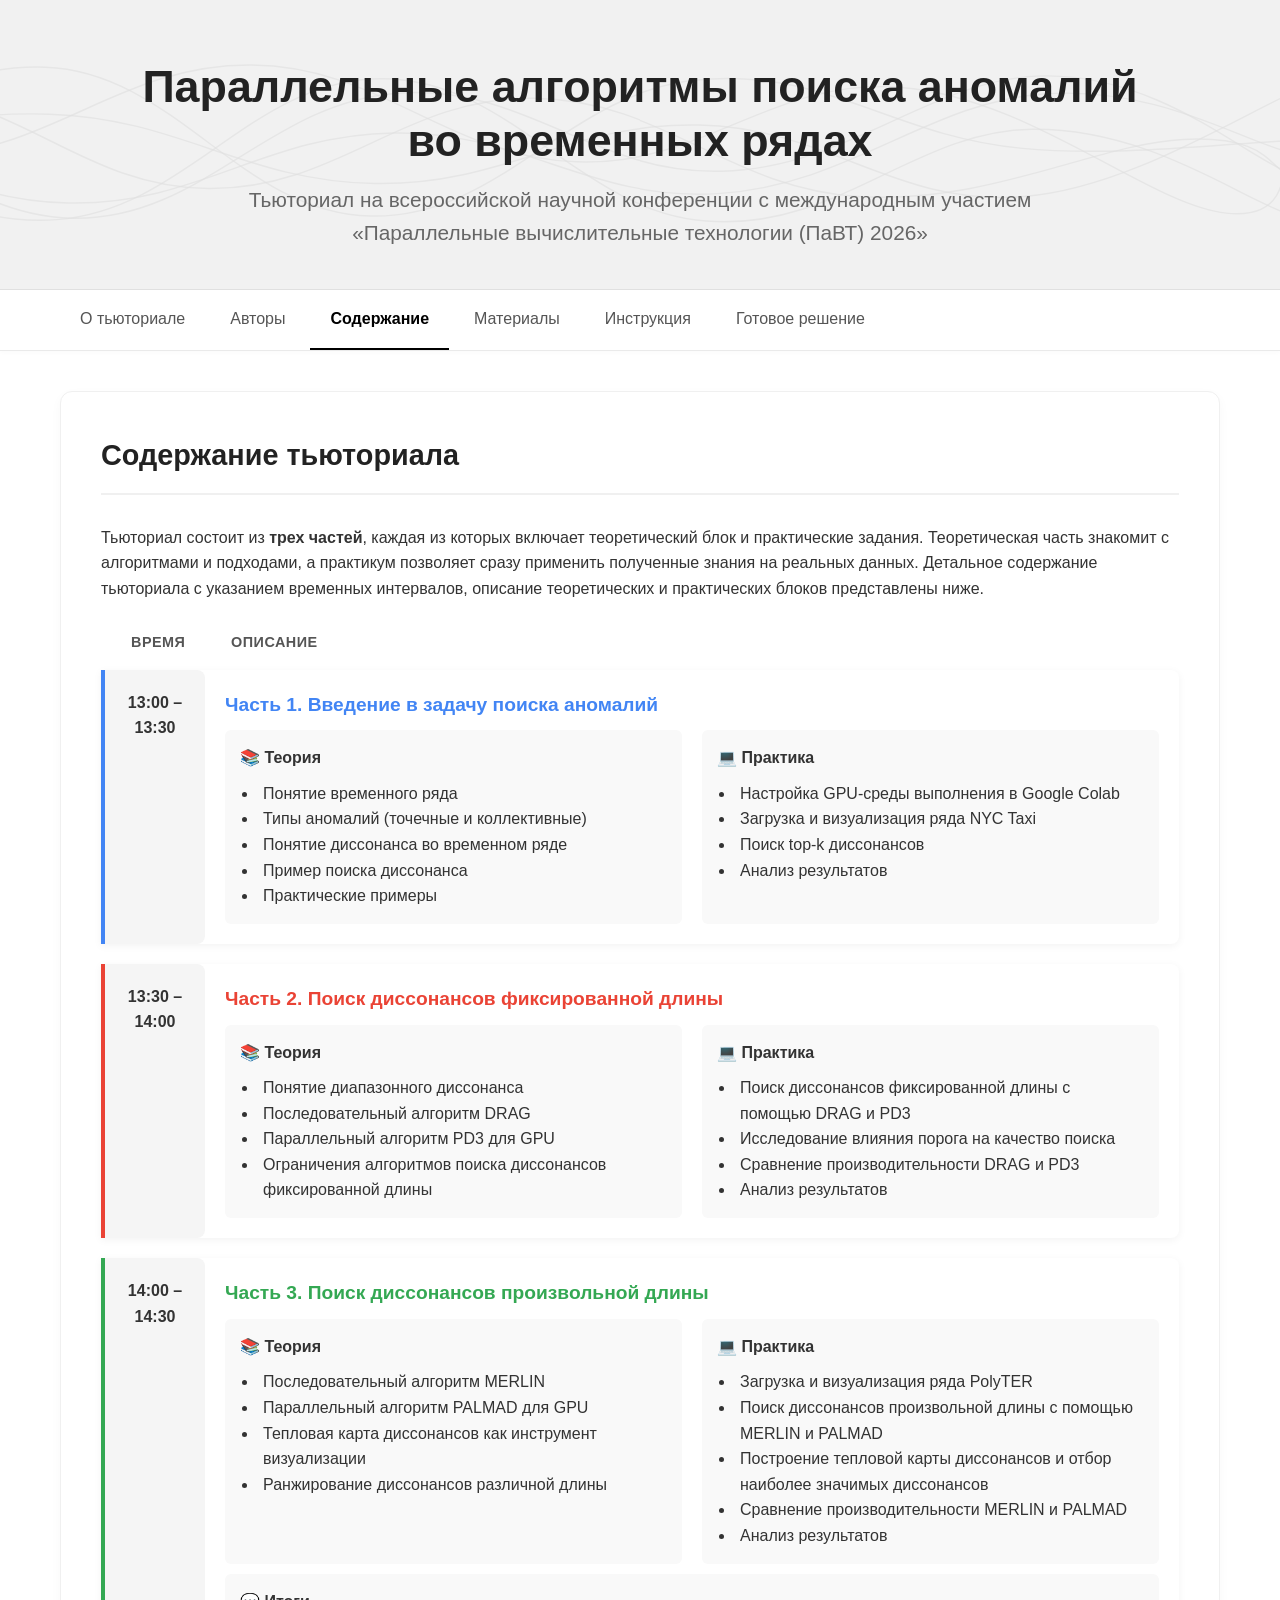
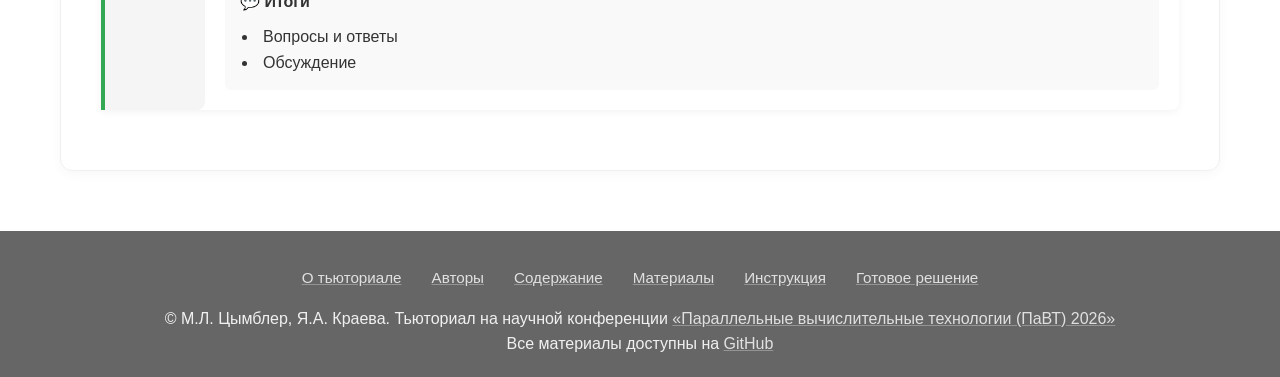
==== commit c86f8075: "Мелкие правки" ====
--- a/docs/content.html
+++ b/docs/content.html
@@ -153,7 +153,7 @@
                 <a href="instruction.html">Инструкция</a>
                 <a href="solution.html">Готовое решение</a>
             </div>
-            <p>© 2026, Тьюториал на научной конференции «Параллельные вычислительные технологии (ПаВТ) 2026»</p>
+            <p>© М.Л. Цымблер, Я.А. Краева. Тьюториал на научной конференции <a href="https://xn--80ae1bo.xn--p1ai/2026/">«Параллельные вычислительные технологии (ПаВТ) 2026»</a></p>
             <p>Все материалы доступны на <a href="https://github.com/KraevaYA/pct-tutorial-2026">GitHub</a></p>
         </div>
     </footer>
